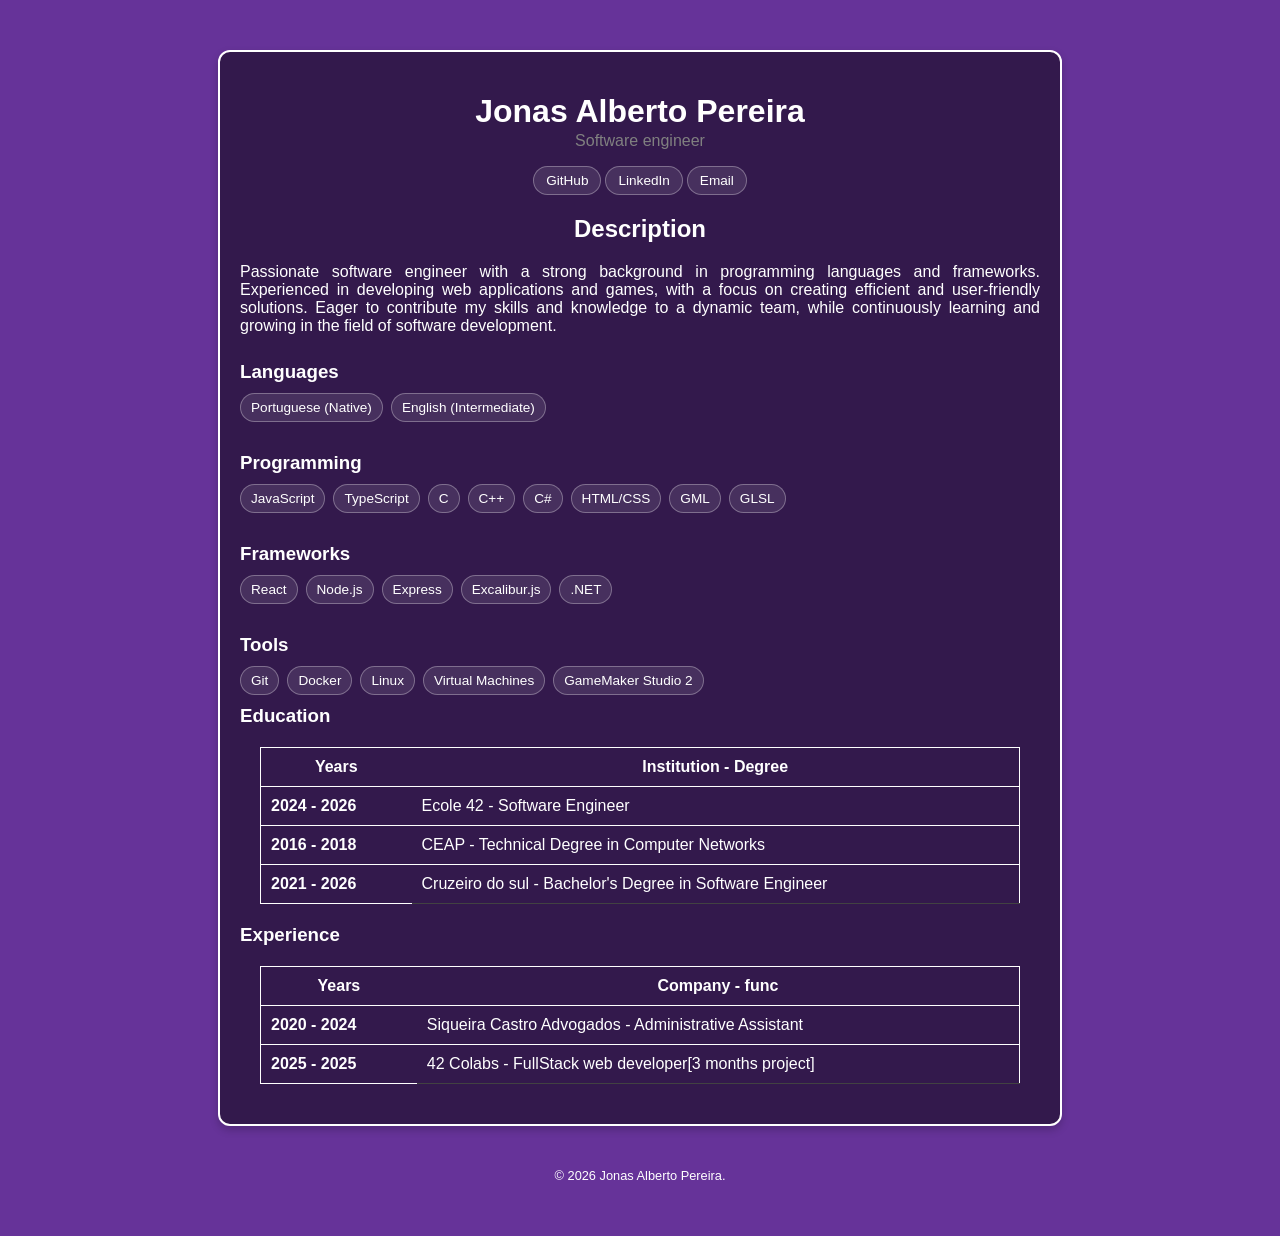
==== Django-0/Initiation/ex01/cv.html @ 79c09957 "ex01-cv" ====
<!DOCTYPE html>
<html lang="en-us">
	<head>
		<meta charset="UTF-8">
		<meta
			name="viewport"
			content="
				width=device-width,
				initial-scale=1.0
			"
		>
		<meta
			name="description"
			content="Resume"
		>
		<style>
			footer {
				margin-top: 20px;
				font-size: 0.8em;
				color: white;
			}
			body {
				margin: 0;
				min-height: 100vh;
				display: flex;
				flex-direction: column;
				justify-content: center;
				align-items: center;
				font-family: Arial, sans-serif;
				color: white;
				background-color: rebeccapurple;
				padding: 40px 0;
			}
			.card {
				margin: 10px;
				border: solid 2px white;
				border-collapse: collapse;
				background-color: rgba(0, 0, 0, .5);
				border-radius: 12px;
				padding: 20px;
				width: 100%;
				max-width: 800px;
				box-shadow: 0 4px 8px rgba(0, 0, 0, .2);
				text-align: center;
			}
			.subtitle {
				margin-top: -20px;
				color: gray;
			}
			.table {
				border-collapse: collapse;
				border: 1px solid white;
				margin: 20px;
				width: 95%;
			}
			.table th {
				padding: 10px;
				border-bottom: 1px solid white;
			}
			.table td {
				padding: 10px;
				border-bottom: 1px solid white;
				text-align: left;
			}
			.table ul,
			.table ol {
				margin: 0;
				padding-left: 20px;
				text-align: end;
				list-style-position: inside;
			}
			.table tr:last-child td:last-child {
				border-color: #424242;
			}
			.links {
				display: flex;
				justify-content: center;
				gap: 4px;
				margin: 15px 0;
				flex-wrap: wrap;
			}
			.links a {
				text-decoration: none;
				color: white;
				background: rgba(255, 255, 255, 0.1);
				border: 1px solid rgba(255, 255, 255, 0.3);
				padding: 6px 12px;
				border-radius: 20px;
				transition: 0.2s ease;
				font-size: 0.85rem;
			}
			.links a:hover {
				background: white;
				color: rebeccapurple;
			}
			.description {
				text-align: justify;
				width: 100%;
			}
			.table_tittle {
				text-align: left;
				margin: 10px 0;
			}
			.skills {
				display: grid;
				gap: 20px;
				margin-top: 15px;
				text-align: left;
			}

			.skill-group h4 {
				margin-bottom: 10px;
				color: #ddd;
			}

			.tag-list {
				list-style: none;
				padding: 0;
				margin: 0;
				display: flex;
				flex-wrap: wrap;
				gap: 8px;
			}

			.tag-list li {
				background: rgba(255, 255, 255, 0.1);
				border: 1px solid rgba(255, 255, 255, 0.3);
				padding: 6px 10px;
				border-radius: 20px;
				font-size: 0.85rem;
				transition: 0.2s ease;
			}

			.tag-list li:hover {
				background: white;
				color: rebeccapurple;
				cursor: default;
			}
		</style>

		<title>Resume</title>
	</head>
	<body>
		<div class="card">
			<h1 style="color: white;">Jonas Alberto Pereira</h1>
			<p class="subtitle">Software engineer</p>
			
			<div class="links">
				<a href="https://github.com/oJonasRtz">GitHub</a>
				<a href="https://www.linkedin.com/in/jonasalpereira/">LinkedIn</a>
				<a href="mailto:jonasper19@gmail.com">Email</a>
			</div>

			<h2>Description</h2>
			<p class="description">
				Passionate software engineer with a strong background in programming languages and frameworks. Experienced in developing web applications and games, with a focus on creating efficient and user-friendly solutions. Eager to contribute my skills and knowledge to a dynamic team, while continuously learning and growing in the field of software development.
			</p>

			<div class="skills">
			
				<div class="skill-group">
					<h3 class="table_tittle">Languages</h3>
					<ol class="tag-list">
						<li>Portuguese (Native)</li>
						<li>English (Intermediate)</li>
					</ol>
				</div>
			
				<div class="skill-group">
					<h3 class="table_tittle">Programming</h3>
					<ul class="tag-list">
						<li>JavaScript</li>
						<li>TypeScript</li>
						<li>C</li>
						<li>C++</li>
						<li>C#</li>
						<li>HTML/CSS</li>
						<li>GML</li>
						<li>GLSL</li>
					</ul>
				</div>
			
				<div class="skill-group">
					<h3 class="table_tittle">Frameworks</h3>
					<ul class="tag-list">
						<li>React</li>
						<li>Node.js</li>
						<li>Express</li>
						<li>Excalibur.js</li>
						<li>.NET</li>
					</ul>
				</div>
			
				<div class="skill-group">
					<h3 class="table_tittle">Tools</h3>
					<ul class="tag-list">
						<li>Git</li>
						<li>Docker</li>
						<li>Linux</li>
						<li>Virtual Machines</li>
						<li>GameMaker Studio 2</li>
					</ul>
				</div>
			
			</div>

			<h3 class="table_tittle">Education</h3>
			<table class="table">
				<tr>
					<th>Years</th>
					<th>Institution - Degree</th>
				</tr>
				<tr>
					<td><strong>2024 - 2026</strong></td>
					<td>Ecole 42 - Software Engineer</td>
				</tr>
				<tr>
					<td><strong>2016 - 2018</strong></td>
					<td>CEAP - Technical Degree in Computer Networks</td>
				</tr>
				<tr>
					<td><strong>2021 - 2026</strong></td>
					<td>Cruzeiro do sul - Bachelor's Degree in Software Engineer</td>
				</tr>
			</table>

			<h3 class="table_tittle">Experience</h3>
			<table class="table">
				<tr>
					<th>Years</th>
					<th>Company - func</th>
				</tr>
				<tr>
					<td><strong>2020 - 2024</strong></td>
					<td>Siqueira Castro Advogados - Administrative Assistant</td>
				</tr>
				<tr>
					<td><strong>2025 - 2025</strong></td>
					<td>42 Colabs - FullStack web developer[3 months project]</td>
				</tr>
			</table>

		</div>

		<footer class="footer">
			<p>&copy; 2026 Jonas Alberto Pereira.</p>
		</footer>
	</body>
</html>
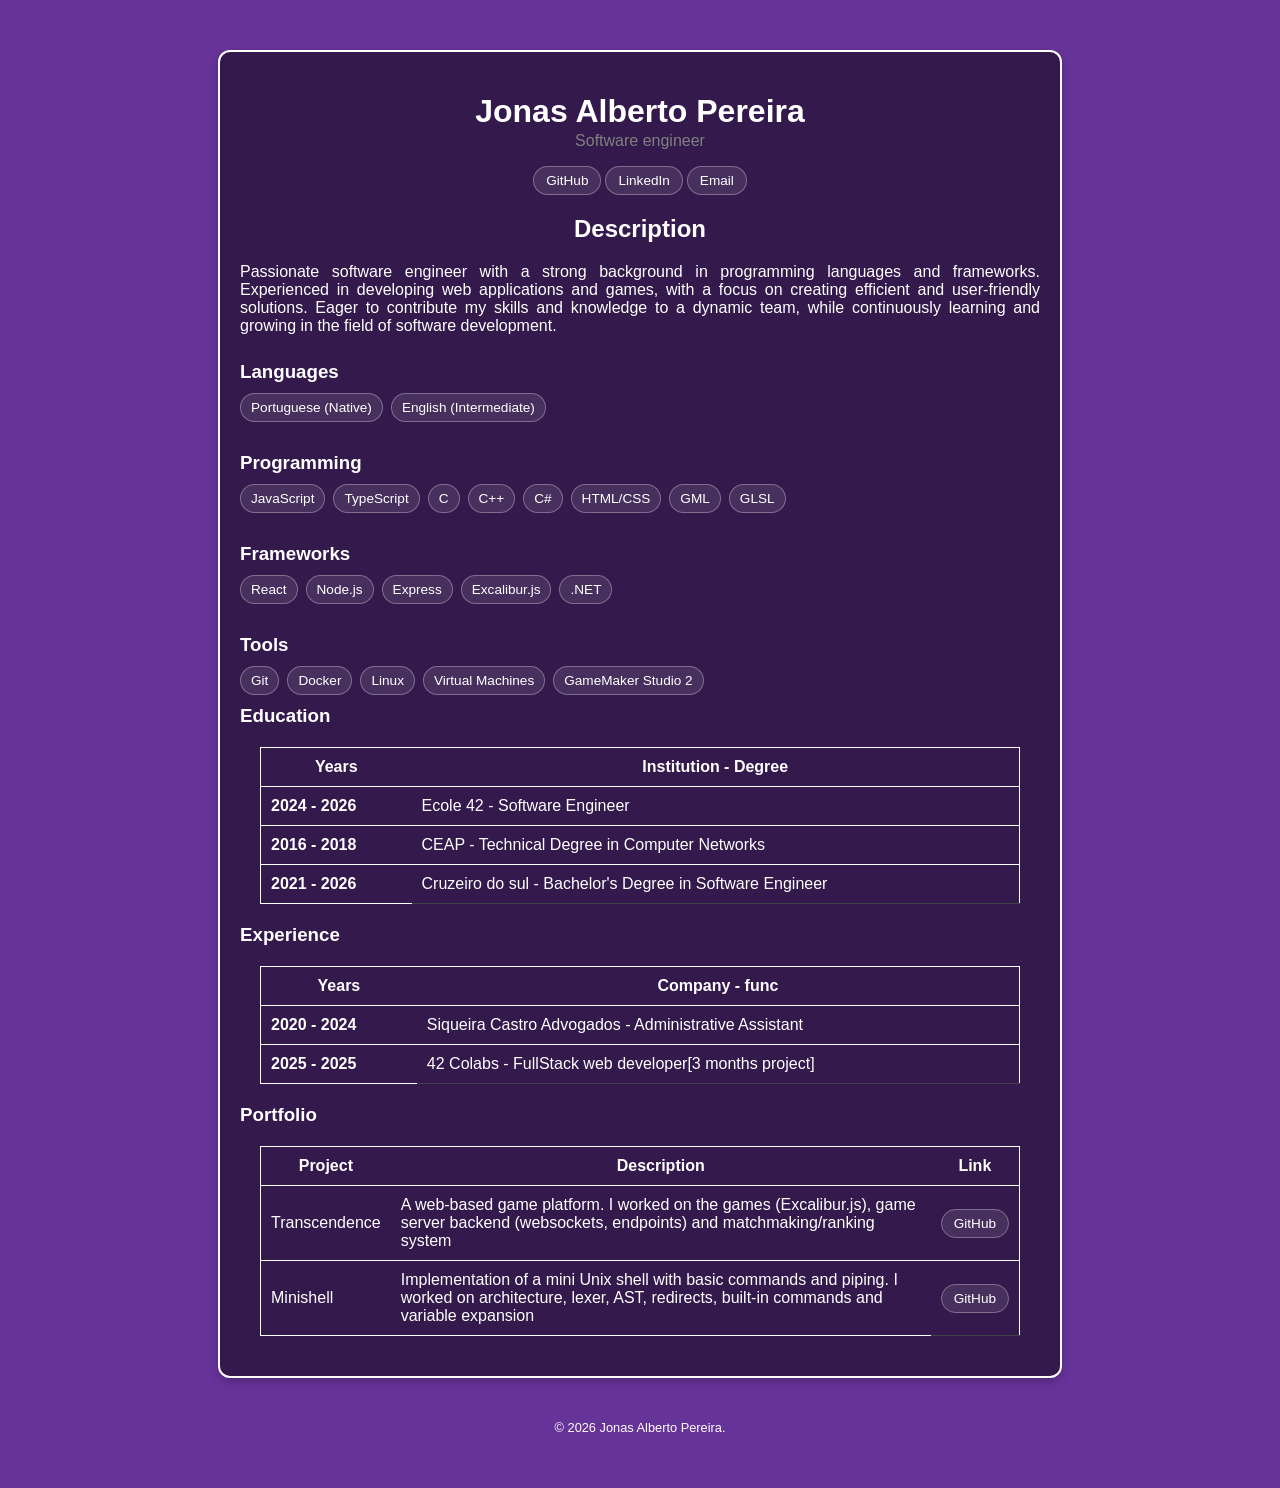
==== commit 309382e9: "small changes on cv" ====
--- a/Django-0/Initiation/ex01/cv.html
+++ b/Django-0/Initiation/ex01/cv.html
@@ -62,6 +62,20 @@
 				border-bottom: 1px solid white;
 				text-align: left;
 			}
+			.table td a {
+				text-decoration: none;
+				color: white;
+				background: rgba(255, 255, 255, 0.1);
+				border: 1px solid rgba(255, 255, 255, 0.3);
+				padding: 6px 12px;
+				border-radius: 20px;
+				transition: 0.2s ease;
+				font-size: 0.85rem;
+			}
+			.table td a:hover {
+				background: white;
+				color: rebeccapurple;
+			}
 			.table ul,
 			.table ol {
 				margin: 0;
@@ -240,6 +254,24 @@
 				</tr>
 			</table>
 
+			<h3 class="table_tittle">Portfolio</h3>
+			<table class="table">
+				<tr>
+					<th>Project</th>
+					<th>Description</th>
+					<th>Link</th>
+				</tr>
+				<tr>
+					<td>Transcendence</td>
+					<td>A web-based game platform. I worked on the games (Excalibur.js), game server backend (websockets, endpoints) and matchmaking/ranking system</td>
+					<td><a href="https://github.com/oJonasRtz/transcendence" target="_blank">GitHub</a></td>
+				</tr>
+				<tr>
+					<td>Minishell</td>
+					<td>Implementation of a mini Unix shell with basic commands and piping. I worked on architecture, lexer, AST, redirects, built-in commands and variable expansion</td>
+					<td><a href="https://github.com/oJonasRtz/minishell" target="_blank">GitHub</a></td>
+				</tr>
+			</table>
 		</div>
 
 		<footer class="footer">
